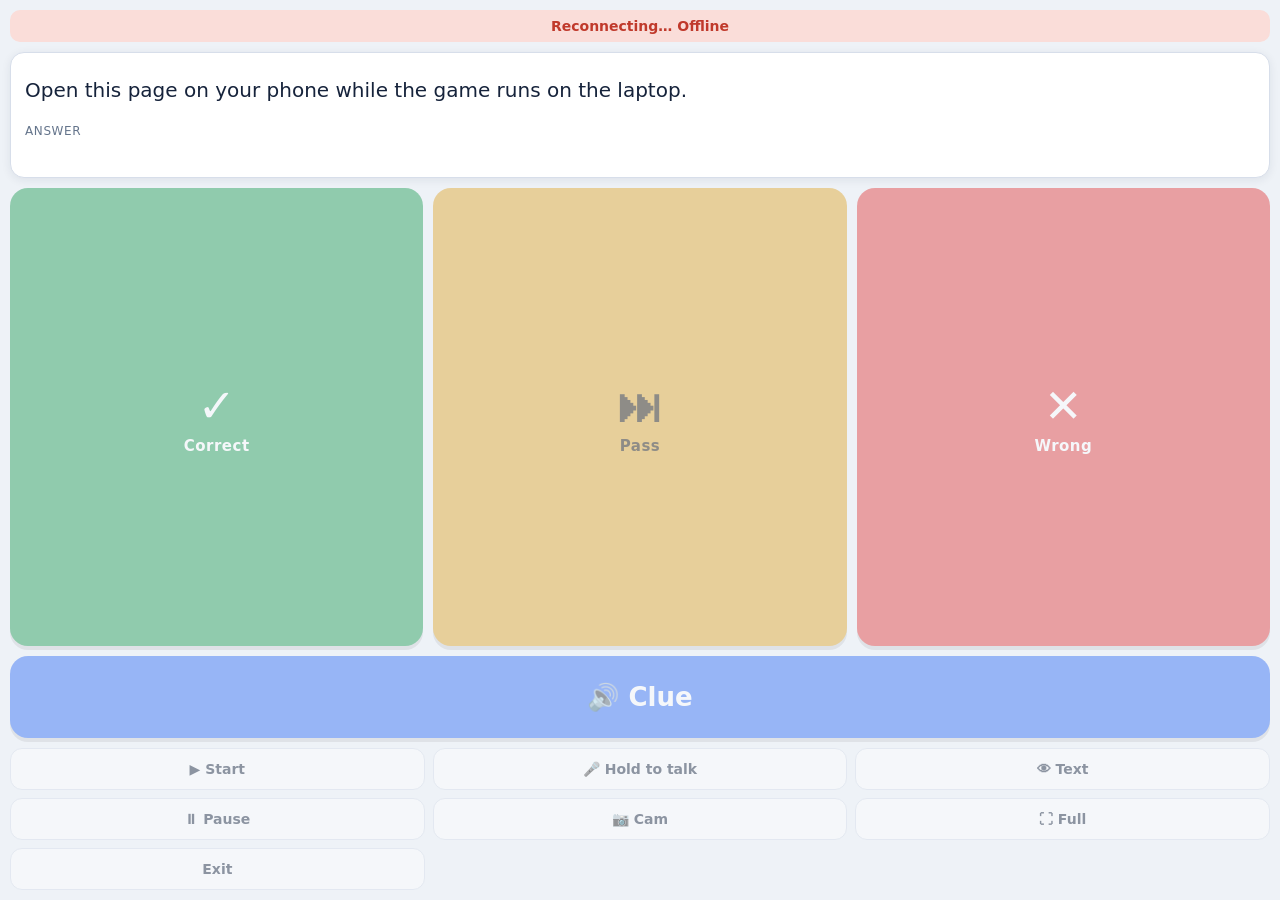
==== remote.html @ 284f105c "speech rate + replay clue bigger button" ====
<!DOCTYPE html>
<html lang="en">
<head>
  <meta charset="UTF-8" />
  <meta name="viewport" content="width=device-width, initial-scale=1, maximum-scale=1, user-scalable=no" />
  <title>Password — Remote</title>
  <link rel="icon" href="data:," />
  <link rel="stylesheet" href="remote.css" />
</head>
<body class="offline">
  <div id="status" class="status">Connecting…</div>

  <div id="ctx" class="ctx">
    <div class="ctx-top">
      <span id="r-player" class="r-player"></span>
      <span id="r-time" class="r-time"></span>
      <span id="r-score" class="r-score"></span>
    </div>
    <div class="ctx-letter"><span id="r-letter"></span><small id="r-kind"></small></div>
    <p id="r-clue" class="ctx-clue">Open this page on your phone while the game runs on the laptop.</p>
    <div id="r-answer-box" class="ctx-answer">answer <b id="r-answer"></b><span id="r-accept" class="r-accept"></span></div>
    <div id="r-sugg" class="ctx-sugg"></div>
  </div>

  <div class="pad">
    <button class="big ok"   data-act="correct">✓<small>Correct</small></button>
    <button class="big pass" data-act="pass">⏭<small>Pass</small></button>
    <button class="big no"   data-act="wrong">✕<small>Wrong</small></button>
  </div>

  <button data-act="read" class="clue">🔊 Clue</button>

  <div class="row2">
    <button data-act="start">▶ Start</button>
    <button id="talk">🎤 Hold to talk</button>
    <button data-act="toggle-clue">👁 Text</button>
    <button data-act="pause">⏸ Pause</button>
    <button data-act="camera">📷 Cam</button>
    <button data-act="fullscreen">⛶ Full</button>
    <button data-act="exit">Exit</button>
  </div>

  <script type="module" src="js/remote.js"></script>
</body>
</html>
---- remote.css ----
:root {
  --bg: #eef2f7;
  --ink: #16233b;
  --muted: #64748b;
  --line: #d7deea;
  --ok: #1f9d55;
  --no: #e23c3c;
  --pass: #e0a52a;
}
* { box-sizing: border-box; -webkit-tap-highlight-color: transparent; }
html, body { margin: 0; height: 100%; }
body {
  background: var(--bg); color: var(--ink);
  font-family: system-ui, -apple-system, Segoe UI, Roboto, sans-serif;
  display: flex; flex-direction: column; gap: 10px; padding: 10px;
  min-height: 100vh; user-select: none; touch-action: manipulation;
}
button { font-family: inherit; touch-action: manipulation; }

.status {
  text-align: center; font-weight: 700; font-size: 14px; padding: 8px;
  border-radius: 10px; background: #d7f5e3; color: #157f45;
}
body.offline .status { background: #faddd9; color: #c0392b; }
body.offline .status::before { content: 'Reconnecting… '; }

.ctx {
  background: #fff; border: 1px solid var(--line); border-radius: 14px; padding: 12px 14px;
  box-shadow: 0 2px 10px rgba(20, 35, 59, .08);
}
.ctx-top { display: flex; justify-content: space-between; align-items: baseline; font-variant-numeric: tabular-nums; }
.r-player { font-weight: 800; font-size: 18px; }
.r-time { font-size: 26px; font-weight: 800; }
.r-score { color: var(--muted); font-weight: 700; }
.ctx-letter { display: flex; align-items: baseline; gap: 10px; margin-top: 6px; }
#r-letter { font-size: 30px; font-weight: 800; color: var(--ok); }
#r-kind { color: var(--muted); font-size: 12px; }
.ctx-clue { margin: 6px 0 0; font-size: 20px; line-height: 1.3; }
.ctx-answer { margin-top: 10px; font-size: 12px; color: var(--muted); text-transform: uppercase; letter-spacing: .6px; }
.ctx-answer b { color: var(--ok); font-size: 24px; text-transform: none; letter-spacing: 0; margin-left: 8px; }
.r-accept { color: var(--muted); font-size: 13px; text-transform: none; letter-spacing: 0; }
.ctx-sugg { margin-top: 6px; font-weight: 700; font-size: 14px; color: var(--muted); min-height: 18px; }

.pad { display: grid; grid-template-columns: repeat(3, 1fr); gap: 10px; flex: 1; min-height: 38vh; }
.big {
  border: none; border-radius: 18px; color: #fff; font-size: 46px; font-weight: 800;
  display: flex; flex-direction: column; align-items: center; justify-content: center; gap: 4px;
  box-shadow: 0 4px 0 rgba(0, 0, 0, .14);
}
.big small { font-size: 15px; font-weight: 700; letter-spacing: .5px; }
.big:active { transform: translateY(3px); box-shadow: 0 1px 0 rgba(0, 0, 0, .14); }
.big.ok { background: var(--ok); }
.big.no { background: var(--no); }
.big.pass { background: var(--pass); color: #1c1300; }

/* Primary read-aloud button — the big prominent control. */
.clue {
  border: none; border-radius: 18px; background: #2f6df6; color: #fff;
  padding: 26px; font-size: 26px; font-weight: 800;
  box-shadow: 0 4px 0 rgba(0, 0, 0, .14);
}
.clue:active { transform: translateY(3px); box-shadow: 0 1px 0 rgba(0, 0, 0, .14); }

/* Push-to-talk now lives in the row below (styled by .row2 button); light its live state. */
#talk.live { background: var(--no); border-color: var(--no); color: #fff; }

.row2 { display: grid; grid-template-columns: repeat(3, 1fr); gap: 8px; }
.row2 button {
  border: 1px solid var(--line); background: #fff; color: var(--ink);
  border-radius: 12px; padding: 12px 6px; font-size: 14px; font-weight: 700;
}
.row2 button:active { background: #e8eef9; }

body.offline .pad, body.offline .clue, body.offline .row2 { opacity: .45; pointer-events: none; }
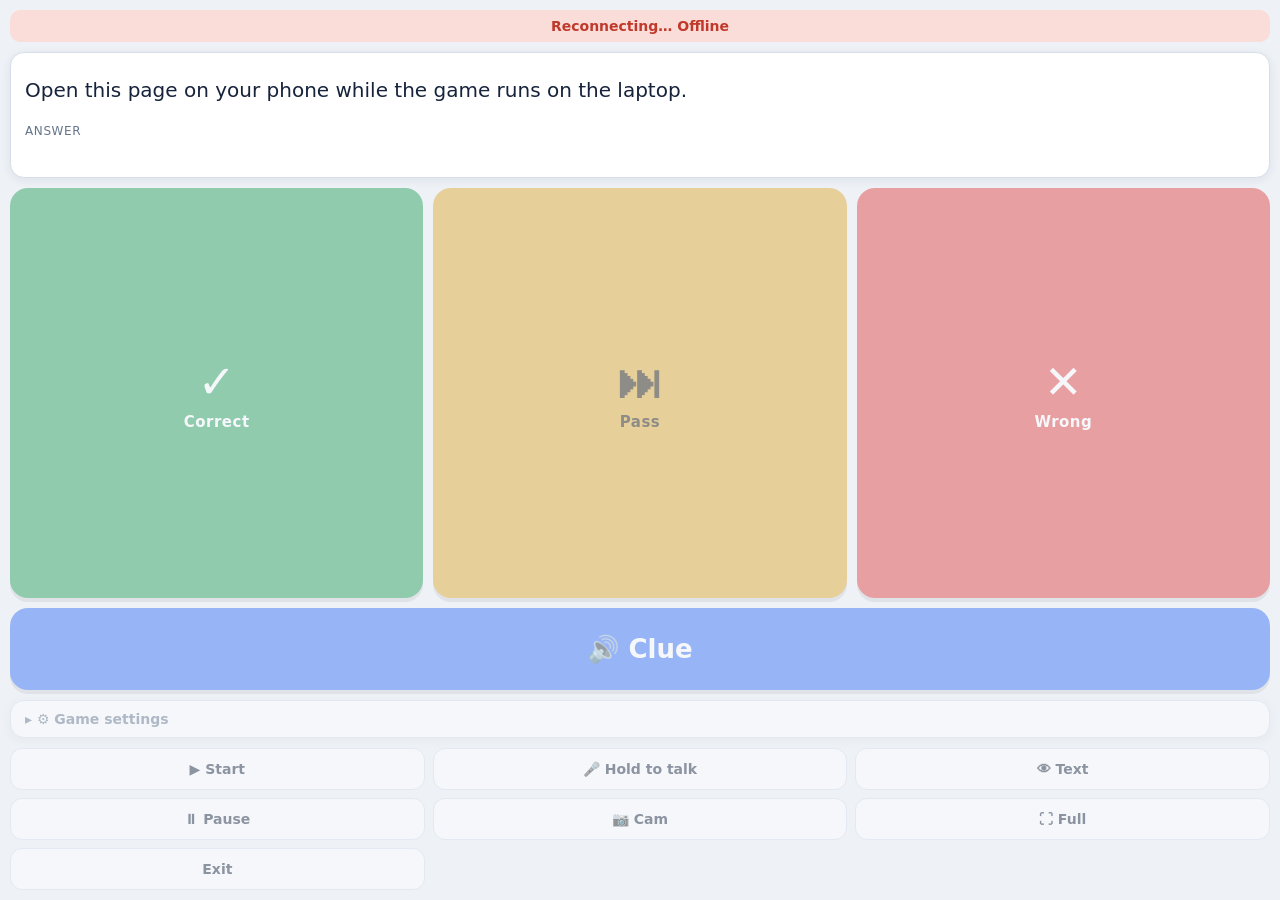
==== commit a655e343: "Time limit out of the AI workflow (default 300s, 0 = no timer); remote settings panel Time limit is " ====
--- a/remote.html
+++ b/remote.html
@@ -30,6 +30,31 @@
 
   <button data-act="read" class="clue">🔊 Clue</button>
 
+  <details id="r-settings" class="rset">
+    <summary>⚙ Game settings</summary>
+    <label>Judging
+      <select id="rs-mode">
+        <option value="voice-assist">Voice-assist</option>
+        <option value="voice-auto">Voice-auto</option>
+        <option value="teacher-judge">Teacher-judge</option>
+        <option value="type-in">Type-in</option>
+      </select>
+    </label>
+    <label class="rslider">Strictness
+      <input id="rs-strict" type="range" min="0" max="1" step="0.05" value="0.7" />
+      <output id="rs-strict-out">0.7</output>
+    </label>
+    <label class="rslider">Speed
+      <input id="rs-rate" type="range" min="0.5" max="1.5" step="0.01" value="0.93" />
+      <output id="rs-rate-out">0.93</output>
+    </label>
+    <label class="rslider">Time (s, 0 = ∞)
+      <input id="rs-duration" type="number" min="0" max="3600" step="10" value="300" />
+    </label>
+    <label class="rcheck"><input id="rs-autoread" type="checkbox" checked /> Read clues aloud automatically</label>
+    <button id="rs-apply">⚡ Apply to game</button>
+  </details>
+
   <div class="row2">
     <button data-act="start">▶ Start</button>
     <button id="talk">🎤 Hold to talk</button>
--- a/remote.css
+++ b/remote.css
@@ -64,6 +64,32 @@
 /* Push-to-talk now lives in the row below (styled by .row2 button); light its live state. */
 #talk.live { background: var(--no); border-color: var(--no); color: #fff; }
 
+/* ⚙ collapsible game-settings panel (applies live, no restart) */
+.rset {
+  background: #fff; border: 1px solid var(--line); border-radius: 14px;
+  padding: 10px 14px; box-shadow: 0 2px 10px rgba(20, 35, 59, .08);
+}
+.rset summary { cursor: pointer; font-weight: 700; font-size: 14px; color: var(--muted); list-style: none; }
+.rset summary::-webkit-details-marker { display: none; }
+.rset summary::before { content: '▸ '; }
+.rset[open] summary::before { content: '▾ '; }
+.rset label { display: block; font-size: 13px; color: var(--muted); margin: 10px 0; }
+.rset select, .rset input[type=number] {
+  width: 100%; margin-top: 4px; background: #fff; color: var(--ink);
+  border: 1px solid var(--line); border-radius: 8px; padding: 8px 10px; font-size: 15px;
+}
+.rset .rslider { display: flex; align-items: center; gap: 10px; }
+.rset .rslider input[type=range] { flex: 1; margin: 0; }
+.rset .rslider input[type=number] { flex: 0 0 5.5rem; width: 5.5rem; margin: 0; text-align: center; }
+.rset .rslider output { min-width: 2.8rem; text-align: right; font-weight: 700; color: var(--ink); }
+.rset .rcheck { display: flex; align-items: center; gap: 8px; }
+.rset .rcheck input { width: auto; }
+#rs-apply {
+  width: 100%; border: none; border-radius: 12px; background: var(--ink); color: #fff;
+  padding: 12px; font-size: 15px; font-weight: 800; margin-top: 4px;
+}
+#rs-apply:active { opacity: .85; }
+
 .row2 { display: grid; grid-template-columns: repeat(3, 1fr); gap: 8px; }
 .row2 button {
   border: 1px solid var(--line); background: #fff; color: var(--ink);
@@ -71,4 +97,4 @@
 }
 .row2 button:active { background: #e8eef9; }
 
-body.offline .pad, body.offline .clue, body.offline .row2 { opacity: .45; pointer-events: none; }
+body.offline .pad, body.offline .clue, body.offline .row2, body.offline .rset { opacity: .45; pointer-events: none; }
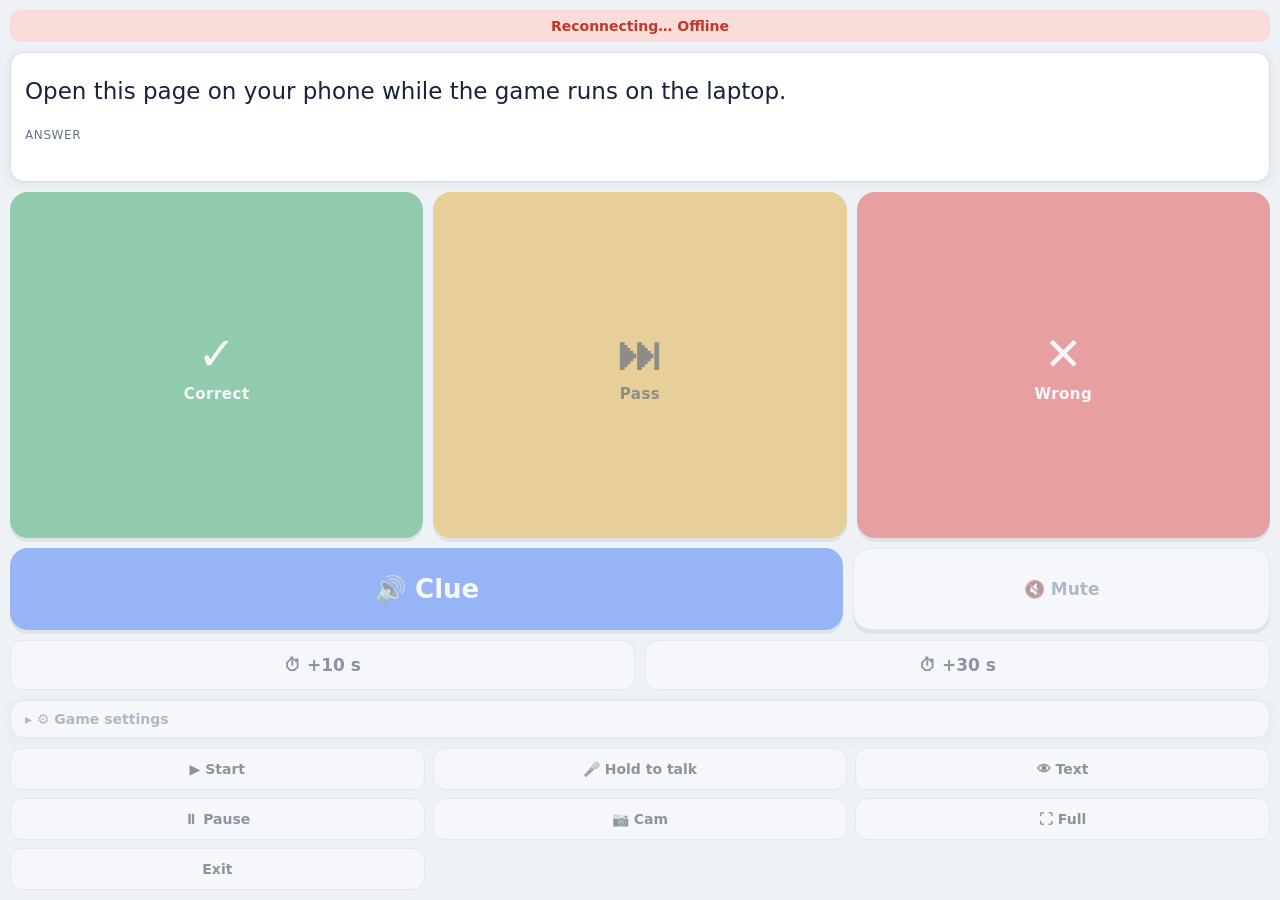
==== commit 28f8c100: "Remote: mute auto-read, bigger clue text, answer FX, extra-time buttons Lets the teacher read clues " ====
--- a/remote.html
+++ b/remote.html
@@ -28,10 +28,20 @@
     <button class="big no"   data-act="wrong">✕<small>Wrong</small></button>
   </div>
 
-  <button data-act="read" class="clue">🔊 Clue</button>
+  <div class="cluerow">
+    <button data-act="read" class="clue">🔊 Clue</button>
+    <button id="mute" data-act="mute" class="clue mute" title="Mute automatic read-aloud so you can read the clues live">🔇 Mute</button>
+  </div>
+
+  <div class="timerow">
+    <button data-act="add-time" data-sec="10" title="Give the current player 10 more seconds">⏱ +10 s</button>
+    <button data-act="add-time" data-sec="30" title="Give the current player 30 more seconds">⏱ +30 s</button>
+  </div>
 
   <details id="r-settings" class="rset">
     <summary>⚙ Game settings</summary>
+    <div class="rs-label">Player names</div>
+    <div id="rs-players"></div>
     <label>Judging
       <select id="rs-mode">
         <option value="voice-assist">Voice-assist</option>
@@ -43,6 +53,9 @@
     <label class="rslider">Strictness
       <input id="rs-strict" type="range" min="0" max="1" step="0.05" value="0.7" />
       <output id="rs-strict-out">0.7</output>
+    </label>
+    <label id="rs-voice-label" hidden>Voice
+      <select id="rs-voice"></select>
     </label>
     <label class="rslider">Speed
       <input id="rs-rate" type="range" min="0.5" max="1.5" step="0.01" value="0.93" />
--- a/remote.css
+++ b/remote.css
@@ -13,7 +13,7 @@
   background: var(--bg); color: var(--ink);
   font-family: system-ui, -apple-system, Segoe UI, Roboto, sans-serif;
   display: flex; flex-direction: column; gap: 10px; padding: 10px;
-  min-height: 100vh; user-select: none; touch-action: manipulation;
+  min-height: 100vh; -webkit-user-select: none; user-select: none; touch-action: manipulation;
 }
 button { font-family: inherit; touch-action: manipulation; }
 
@@ -35,13 +35,13 @@
 .ctx-letter { display: flex; align-items: baseline; gap: 10px; margin-top: 6px; }
 #r-letter { font-size: 30px; font-weight: 800; color: var(--ok); }
 #r-kind { color: var(--muted); font-size: 12px; }
-.ctx-clue { margin: 6px 0 0; font-size: 20px; line-height: 1.3; }
+.ctx-clue { margin: 6px 0 0; font-size: 23px; line-height: 1.3; }
 .ctx-answer { margin-top: 10px; font-size: 12px; color: var(--muted); text-transform: uppercase; letter-spacing: .6px; }
 .ctx-answer b { color: var(--ok); font-size: 24px; text-transform: none; letter-spacing: 0; margin-left: 8px; }
 .r-accept { color: var(--muted); font-size: 13px; text-transform: none; letter-spacing: 0; }
 .ctx-sugg { margin-top: 6px; font-weight: 700; font-size: 14px; color: var(--muted); min-height: 18px; }
 
-.pad { display: grid; grid-template-columns: repeat(3, 1fr); gap: 10px; flex: 1; min-height: 38vh; }
+.pad { display: grid; grid-template-columns: repeat(3, 1fr); gap: 10px; flex: 1; min-height: 32vh; }
 .big {
   border: none; border-radius: 18px; color: #fff; font-size: 46px; font-weight: 800;
   display: flex; flex-direction: column; align-items: center; justify-content: center; gap: 4px;
@@ -53,13 +53,26 @@
 .big.no { background: var(--no); }
 .big.pass { background: var(--pass); color: #1c1300; }
 
-/* Primary read-aloud button — the big prominent control. */
+/* Primary read-aloud button — the big prominent control — plus the mute toggle
+   beside it (auto-read off, so the teacher can read the clues live). */
+.cluerow { display: grid; grid-template-columns: 2fr 1fr; gap: 10px; }
 .clue {
   border: none; border-radius: 18px; background: #2f6df6; color: #fff;
   padding: 26px; font-size: 26px; font-weight: 800;
   box-shadow: 0 4px 0 rgba(0, 0, 0, .14);
 }
 .clue:active { transform: translateY(3px); box-shadow: 0 1px 0 rgba(0, 0, 0, .14); }
+.clue.mute { background: #fff; color: var(--muted); border: 1px solid var(--line); font-size: 17px; padding: 12px; }
+.clue.mute.on { background: var(--no); border-color: var(--no); color: #fff; }
+
+/* Extra-time buttons: top up the current player's clock mid-round. */
+.timerow { display: grid; grid-template-columns: 1fr 1fr; gap: 10px; }
+.timerow button {
+  border: 1px solid var(--line); background: #fff; color: var(--ink);
+  border-radius: 12px; padding: 14px 6px; font-size: 17px; font-weight: 800;
+  font-variant-numeric: tabular-nums;
+}
+.timerow button:active { background: #e8eef9; }
 
 /* Push-to-talk now lives in the row below (styled by .row2 button); light its live state. */
 #talk.live { background: var(--no); border-color: var(--no); color: #fff; }
@@ -74,6 +87,13 @@
 .rset summary::before { content: '▸ '; }
 .rset[open] summary::before { content: '▾ '; }
 .rset label { display: block; font-size: 13px; color: var(--muted); margin: 10px 0; }
+.rs-label { font-size: 13px; color: var(--muted); margin: 10px 0 4px; }
+#rs-players { display: flex; flex-direction: column; gap: 6px; }
+.rs-name {
+  width: 100%; background: #fff; color: var(--ink); font-size: 15px; font-weight: 600;
+  border: 1px solid var(--line); border-radius: 8px; padding: 8px 10px;
+  -webkit-user-select: text; user-select: text; /* body disables selection; typing needs it */
+}
 .rset select, .rset input[type=number] {
   width: 100%; margin-top: 4px; background: #fff; color: var(--ink);
   border: 1px solid var(--line); border-radius: 8px; padding: 8px 10px; font-size: 15px;
@@ -97,4 +117,4 @@
 }
 .row2 button:active { background: #e8eef9; }
 
-body.offline .pad, body.offline .clue, body.offline .row2, body.offline .rset { opacity: .45; pointer-events: none; }
+body.offline .pad, body.offline .cluerow, body.offline .timerow, body.offline .row2, body.offline .rset { opacity: .45; pointer-events: none; }
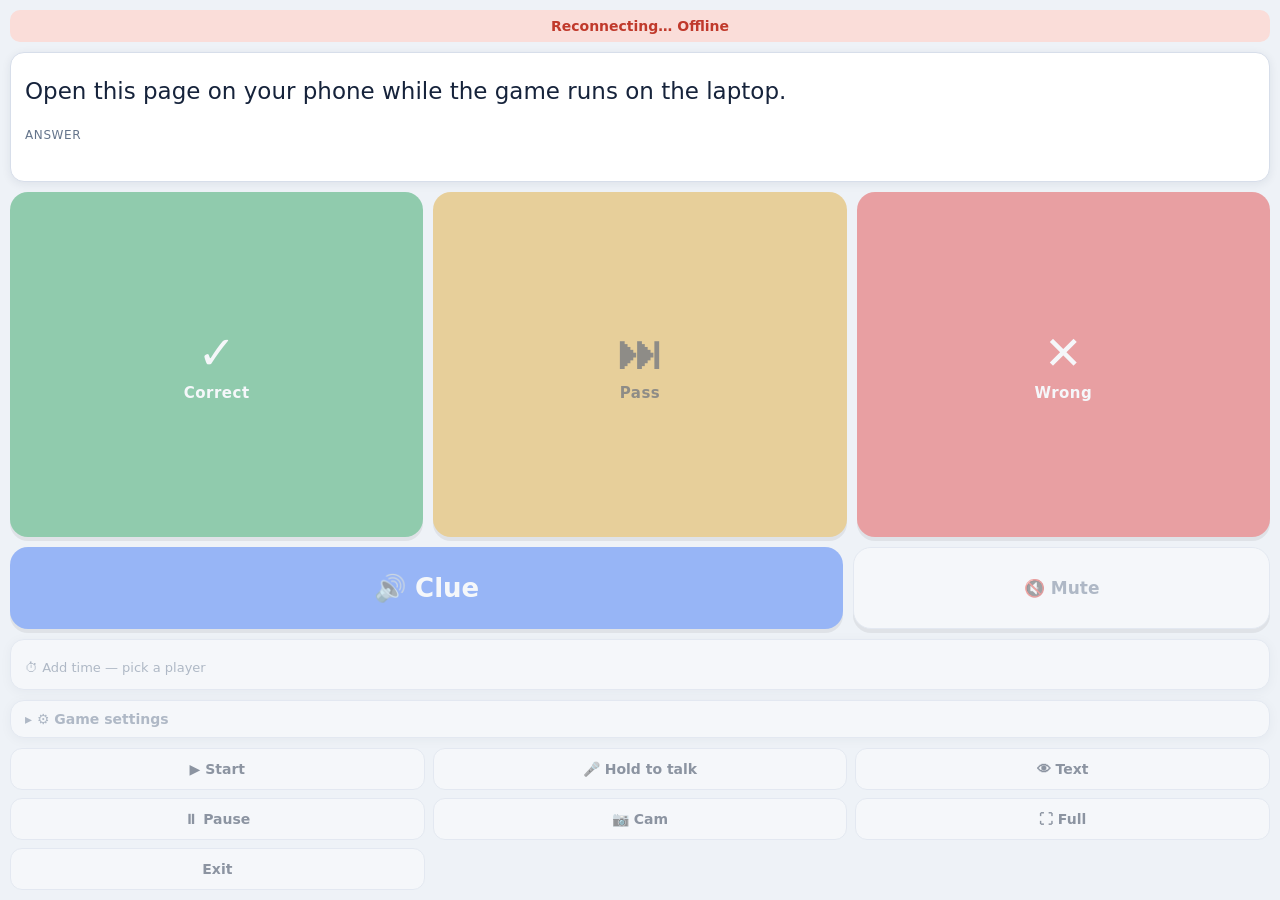
==== commit 477e8f12: "Remote: per-player extra time, and relay forwards commands untouched +10s/+30s now target whichever " ====
--- a/remote.html
+++ b/remote.html
@@ -33,9 +33,9 @@
     <button id="mute" data-act="mute" class="clue mute" title="Mute automatic read-aloud so you can read the clues live">🔇 Mute</button>
   </div>
 
-  <div class="timerow">
-    <button data-act="add-time" data-sec="10" title="Give the current player 10 more seconds">⏱ +10 s</button>
-    <button data-act="add-time" data-sec="30" title="Give the current player 30 more seconds">⏱ +30 s</button>
+  <div class="timebank-wrap">
+    <div class="rs-label">⏱ Add time — pick a player</div>
+    <div id="timebank" class="timebank"></div>
   </div>
 
   <details id="r-settings" class="rset">
--- a/remote.css
+++ b/remote.css
@@ -65,14 +65,28 @@
 .clue.mute { background: #fff; color: var(--muted); border: 1px solid var(--line); font-size: 17px; padding: 12px; }
 .clue.mute.on { background: var(--no); border-color: var(--no); color: #fff; }
 
-/* Extra-time buttons: top up the current player's clock mid-round. */
-.timerow { display: grid; grid-template-columns: 1fr 1fr; gap: 10px; }
-.timerow button {
+/* Extra-time panel: one row per player, so time can be topped up for anyone,
+   not just whoever is currently answering. */
+.timebank-wrap {
+  background: #fff; border: 1px solid var(--line); border-radius: 14px;
+  padding: 10px 14px; box-shadow: 0 2px 10px rgba(20, 35, 59, .08);
+}
+.timebank { display: flex; flex-direction: column; gap: 8px; }
+.tb-row { display: grid; grid-template-columns: 1fr auto auto; gap: 8px; align-items: center; }
+.tb-row.active .tb-name { font-weight: 800; }
+.tb-name {
+  border-left: 6px solid #ccc; padding: 4px 0 4px 10px; font-size: 14px;
+  display: flex; justify-content: space-between; gap: 8px; font-variant-numeric: tabular-nums;
+}
+.tb-name .tb-time { color: var(--muted); }
+.tb-row.done .tb-name { opacity: .5; }
+.tb-row button {
   border: 1px solid var(--line); background: #fff; color: var(--ink);
-  border-radius: 12px; padding: 14px 6px; font-size: 17px; font-weight: 800;
+  border-radius: 10px; padding: 8px 10px; font-size: 14px; font-weight: 800;
   font-variant-numeric: tabular-nums;
 }
-.timerow button:active { background: #e8eef9; }
+.tb-row button:active { background: #e8eef9; }
+.tb-row.done button { pointer-events: none; opacity: .4; }
 
 /* Push-to-talk now lives in the row below (styled by .row2 button); light its live state. */
 #talk.live { background: var(--no); border-color: var(--no); color: #fff; }
@@ -117,4 +131,4 @@
 }
 .row2 button:active { background: #e8eef9; }
 
-body.offline .pad, body.offline .cluerow, body.offline .timerow, body.offline .row2, body.offline .rset { opacity: .45; pointer-events: none; }
+body.offline .pad, body.offline .cluerow, body.offline .timebank-wrap, body.offline .row2, body.offline .rset { opacity: .45; pointer-events: none; }
